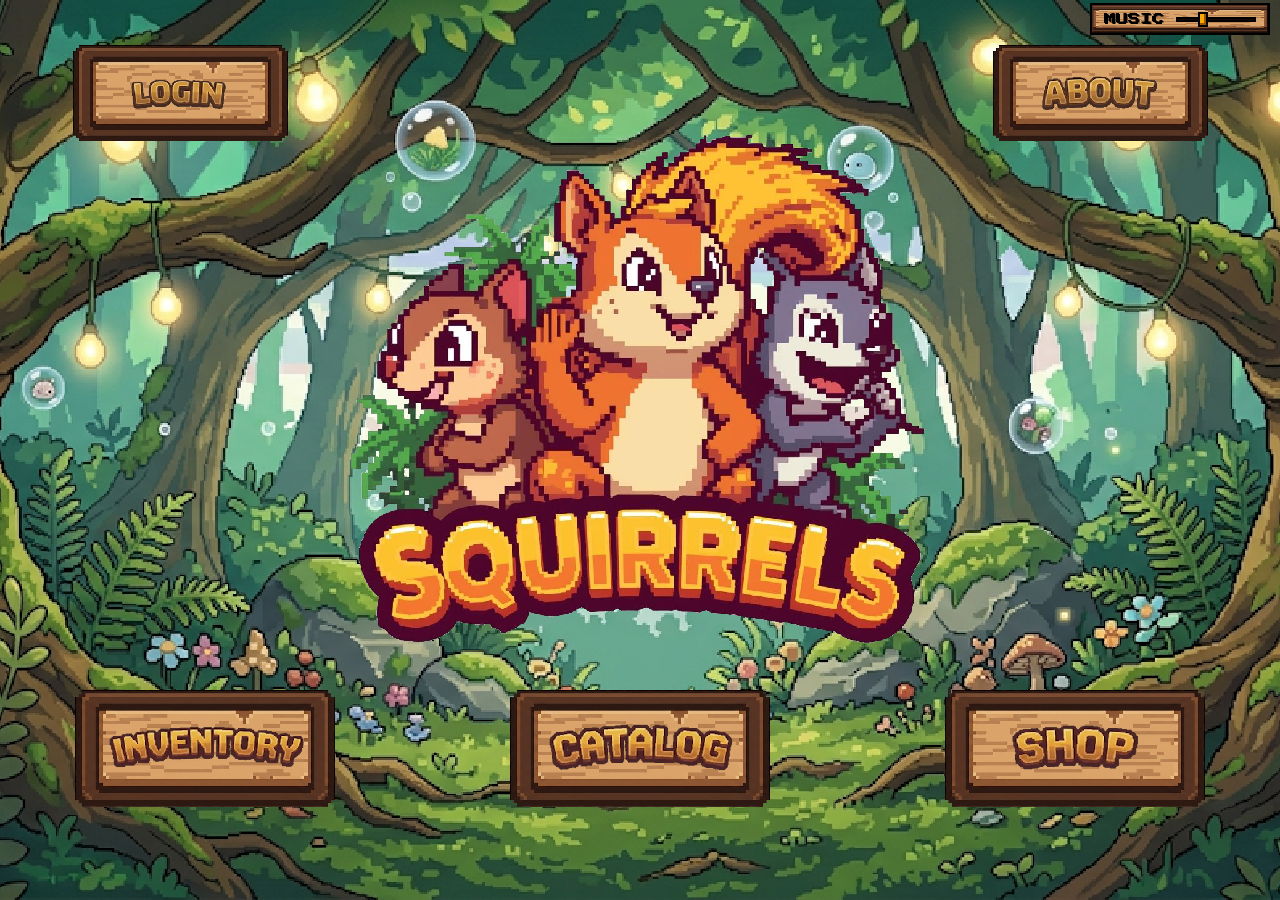
==== Frontend/index.html @ 7a5dbaeb "paths fixed" ====
<!DOCTYPE html>
<html lang="cs">
<head>
    <meta charset="UTF-8">
    <meta name="viewport" content="width=device-width, initial-scale=1.0">
    <title>Squirrels Game</title>
    <link rel="preconnect" href="https://fonts.googleapis.com">
    <link rel="preconnect" href="https://fonts.gstatic.com" crossorigin>
    <link href="https://fonts.googleapis.com/css2?family=Press+Start+2P&display=swap" rel="stylesheet">
    <link rel="stylesheet" href="styles/styles.css">
    <link rel="icon" type="image/png" href="images/nutty.png">
</head>
<body>
    <audio id="bgMusic" src="sounds/music menu.wav" loop></audio>

    <header class="navbar">
        <a href="html/login.html" class="nav-btn" id="loginBtn">
            <img src="images/logintext.png" alt="Login">
        </a>
        <a href="html/index.html" class="nav-btn" id="logoutBtn">
            <img src="images/logouttext.png" alt="Logout">
        </a>
        <a href="html/about.html" class="nav-btn">
            <img src="images/abouttext.png" alt="About">
        </a>
    </header>

    <div class="volume-container">
        <span class="volume-icon">MUSIC</span>
        <input type="range" id="volumeSlider" class="volume-slider" min="0" max="1" step="0.05" value="0.3">
    </div>

    <main class="main-content">
        <div class="main-logo">
            <img src="images/logo.png" alt="Squirrels Logo">
        </div>
    </main>

    <footer class="footer">
    <a href="html/invertory.html" class="foot-btn">
        <img src="images/invtext.png" alt="Inventory">
    </a>
    <a href="html/catalog.html" class="foot-btn">
        <img src="images/catalogtext.png" alt="Catalog">
    </a>
    <a href="html/shop.html" class="foot-btn">
        <img src="images/shoptext.png" alt="Shop">
    </a>
    
</footer>

<script src="js/auth.js"></script> 
<script src="js/index.js"></script>
</body>
</html>
---- Frontend/styles/styles.css ----
body {
    animation: pixelSlideLoad 1s steps(4) forwards;
    position: relative;
    user-select: none; 
}

@keyframes pixelSlideLoad {
    0% {
        opacity: 0;
        transform: translateY(-40px);
        filter: brightness(60%);
    }
    33% {
        opacity: 0.5;
        transform: translateY(-25px);
    }
    66% {
        opacity: 0.8;
        transform: translateY(-10px);
    }
    100% {
        opacity: 1;
        transform: translateY(0);
        filter: brightness(100%);
    }
}

html, body, img {
    image-rendering: pixelated !important;
    image-rendering: crisp-edges !important;
}

body img {
    image-rendering: pixelated;
    image-rendering: crisp-edges;
}

* {
    margin: 0;
    padding: 0;
    box-sizing: border-box;
}

body {
    display: flex;
    flex-direction: column;
    min-height: 100vh;
    background: url('../images/background.png') no-repeat center center/cover;
    font-family: 'Press Start 2P', monospace;    
    overflow-x: hidden;
}

.navbar {
    width: 100%;
    display: flex;
    justify-content: space-between; 
    
    position: absolute; 
    top: 0;
    left: 0;
    z-index: 10;
}



.main-content {
    flex: 1;
    display: flex;
    justify-content: center;
    align-items: center;
    padding-bottom: 120px;
}

.main-logo {
    width: 1000px; 
    max-width: 100%;
}

.main-logo img {
    width: 100%;
    height: auto;
    display: block;
}

.footer {
    position: absolute;
    bottom: 0;
    left: 0;
    width: 100%;
    display: flex;
    justify-content: center; 
    gap: 25px; 
    padding-bottom: 40px; 
    z-index: 10;
}

.nav-btn, .foot-btn {
    display: flex;
    justify-content: center;
    align-items: center;
    background: url('../images/button.png') no-repeat center center/contain;
    text-decoration: none;
    color: #63372C;
    text-shadow: 2px 2px 0px #C97D60; 
    font-weight: bold;
    text-align: center;
    transition: transform 0.15s ease;
    
    image-rendering: pixelated; 
    margin: 0;
}


.nav-btn {
    width: 360px; 
    height: 185px;
    font-size: 24px;
}

.navbar .nav-btn:last-child {
    margin-left: auto;
}

.nav-btn img {
    width: 40%; 
    height: auto;
    object-fit: contain; 
    display: block;
    image-rendering: pixelated;
}

.foot-btn {
    display: flex;
    justify-content: center;
    align-items: center;
    
    width: 420px; 
    height: 225px;  
    
    background: url('../images/button.png') no-repeat center center / 100% 100%;
    text-decoration: none;
    
}

.foot-btn img {
    width: 50%; 
    height: auto;
    object-fit: contain; 
    display: block;
    image-rendering: pixelated;
}



.nav-btn:hover, .foot-btn:hover {
    transform: scale(1.05);
}



.volume-container {
        position: fixed;
        top: 20px;
        right: 25px;
        display: flex;
        align-items: center;
        gap: 12px;
        z-index: 9999;
        background: url('../images/button.png') no-repeat center center / 190% 190%;
        border: 2px solid #000000;  
        padding: 8px 12px;
        margin-top: -17px;
        margin-right: -15px;    
        box-shadow: inset -1px -1px 0px #150a06, inset 1px 1px 0px #4d2d1f;  
    }

    .volume-icon {
        font-size: 12px;
        color: #000000; 
        text-shadow: 1px 1px 0px #000;
        user-select: none;
    }

    .volume-slider {
        -webkit-appearance: none;
        appearance: none;
        width: 80px;
        height: 5px;
        background: #150a06; 
        border: 2px solid #000;
        outline: none;
    }

    .volume-slider:hover {
        transform: scale(1.1);
    }

    .volume-slider::-webkit-slider-thumb {
        -webkit-appearance: none;
        appearance: none;
        width: 10px;
        height: 15px;
        background: #ffaa00; 
        border: 2px solid #000;
        cursor: pointer;
        box-shadow: inset -2px -2px 0px #995500;
    }



@media (min-width: 768px) {
    body {
    display: flex;
    flex-direction: column;
    min-height: 100vh;
    background: url('../images/background.png') no-repeat center center/cover;
    font-family: 'Press Start 2P', monospace;    
    overflow-x: hidden;
}

.navbar {
    width: 100%;
    display: flex;
    justify-content: space-between; 
    
    position: absolute; 
    top: 0;
    left: 0;
    z-index: 10;
}
}


@media (min-width: 992px) {
    
}


@media (min-width: 1200px) {
    
}


@media (min-width: 1400px) {
   
}
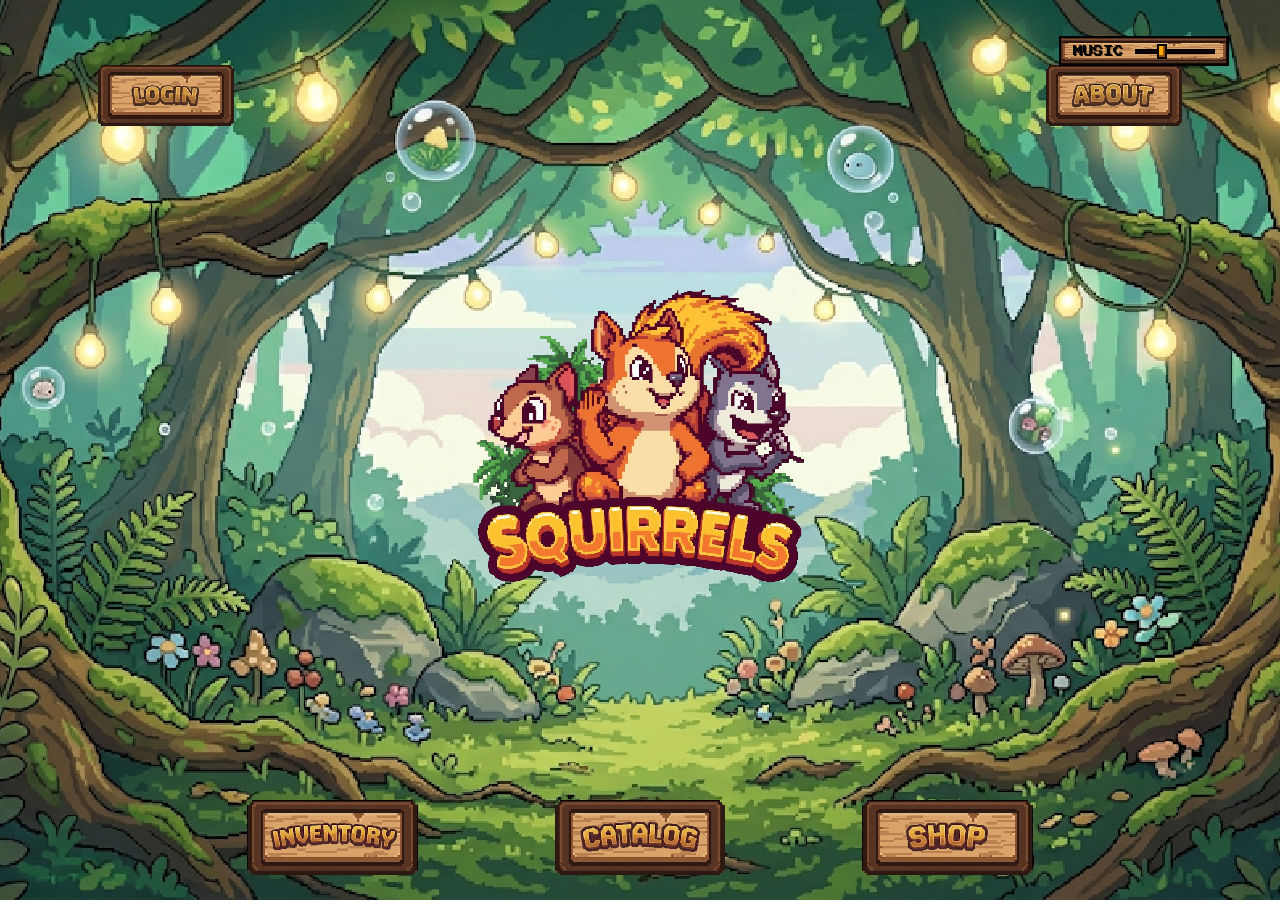
==== commit 1baa39f7: "audio, login transform" ====
--- a/Frontend/index.html
+++ b/Frontend/index.html
@@ -11,7 +11,7 @@
     <link rel="icon" type="image/png" href="images/nutty.png">
 </head>
 <body>
-    <audio id="bgMusic" src="sounds/music menu.wav" loop></audio>
+    <audio id="bgMusic" src="sounds/perfectly loop.wav" loop></audio>
 
     <header class="navbar">
         <a href="html/login.html" class="nav-btn" id="loginBtn">
--- a/Frontend/styles/styles.css
+++ b/Frontend/styles/styles.css
@@ -1,145 +1,139 @@
-body {
-    animation: pixelSlideLoad 1s steps(4) forwards;
-    position: relative;
-    user-select: none; 
-}
-
-@keyframes pixelSlideLoad {
-    0% {
-        opacity: 0;
-        transform: translateY(-40px);
-        filter: brightness(60%);
-    }
-    33% {
-        opacity: 0.5;
-        transform: translateY(-25px);
-    }
-    66% {
-        opacity: 0.8;
-        transform: translateY(-10px);
-    }
-    100% {
-        opacity: 1;
-        transform: translateY(0);
-        filter: brightness(100%);
-    }
-}
-
-html, body, img {
-    image-rendering: pixelated !important;
-    image-rendering: crisp-edges !important;
-}
-
-body img {
-    image-rendering: pixelated;
-    image-rendering: crisp-edges;
-}
-
 * {
     margin: 0;
     padding: 0;
     box-sizing: border-box;
 }
 
+html, body {
+    width: 100%;
+    height: 100%;
+    overflow: hidden; 
+    user-select: none;
+    font-family: 'Press Start 2P', monospace;
+}
+
+html, body, img {
+    image-rendering: pixelated !important;
+    image-rendering: crisp-edges !important;
+}
+
+body img {
+    image-rendering: pixelated;
+    image-rendering: crisp-edges;
+}
+
 body {
     display: flex;
     flex-direction: column;
-    min-height: 100vh;
+    justify-content: space-between;
+    height: 100vh;
+    width: 100vw;
     background: url('../images/background.png') no-repeat center center/cover;
-    font-family: 'Press Start 2P', monospace;    
-    overflow-x: hidden;
+    padding: 4vh 4vw;
+    position: relative;
+    animation: pixelSlideLoad 1s steps(4) forwards;
+}
+
+@keyframes pixelSlideLoad {
+    0% {
+        opacity: 0;
+        margin-top: -40px;
+        filter: brightness(60%);
+    }
+    33% {
+        opacity: 0.5;
+        margin-top: -25px;
+    }
+    66% {
+        opacity: 0.8;
+        margin-top: -10px;
+    }
+    100% {
+        opacity: 1;
+        margin-top: 0;
+        filter: brightness(100%);
+    }
 }
 
 .navbar {
     width: 100%;
     display: flex;
     justify-content: space-between; 
-    
-    position: absolute; 
-    top: 0;
-    left: 0;
     z-index: 10;
 }
 
-
-
-.main-content {
-    flex: 1;
+.navbar .nav-btn:last-child {
+    margin-left: auto;
+}
+
+.nav-btn, .foot-btn {
     display: flex;
     justify-content: center;
     align-items: center;
-    padding-bottom: 120px;
-}
-
-.main-logo {
-    width: 1000px; 
-    max-width: 100%;
-}
-
-.main-logo img {
-    width: 100%;
-    height: auto;
-    display: block;
-}
-
-.footer {
-    position: absolute;
-    bottom: 0;
-    left: 0;
-    width: 100%;
-    display: flex;
-    justify-content: center; 
-    gap: 25px; 
-    padding-bottom: 40px; 
-    z-index: 10;
-}
-
-.nav-btn, .foot-btn {
-    display: flex;
-    justify-content: center;
-    align-items: center;
-    background: url('../images/button.png') no-repeat center center/contain;
     text-decoration: none;
     color: #63372C;
     text-shadow: 2px 2px 0px #C97D60; 
     font-weight: bold;
     text-align: center;
     transition: transform 0.15s ease;
-    
     image-rendering: pixelated; 
     margin: 0;
 }
 
-
 .nav-btn {
-    width: 360px; 
-    height: 185px;
-    font-size: 24px;
-}
-
-.navbar .nav-btn:last-child {
-    margin-left: auto;
+    height: auto;
+    width: 18vw;
+    margin-bottom: -5vh;
+    min-width: 160px;
+    aspect-ratio: 360 / 185;
+    background: url('../images/button.png') no-repeat center center/contain;
+    font-size: 1.2vw;
 }
 
 .nav-btn img {
-    width: 40%; 
+    width: 45%; 
     height: auto;
     object-fit: contain; 
     display: block;
-    image-rendering: pixelated;
+}
+
+.main-content {
+    flex: 1;
+    display: flex;
+    justify-content: center;
+    align-items: center;
+}
+
+.main-logo {
+    height: auto;
+    width: 42vw;
+    min-width: 280px;
+    display: flex;
+    justify-content: center;
+    align-items: center;
+}
+
+.main-logo img {
+    width: 45vw;
+    height: auto;
+    display: block;
+}
+
+.footer {
+    width: 100%;
+    margin-bottom: -5vh;
+    display: flex;
+    justify-content: center; 
+    gap: 3vw;
+    z-index: 10;
 }
 
 .foot-btn {
-    display: flex;
-    justify-content: center;
-    align-items: center;
-    
-    width: 420px; 
-    height: 225px;  
-    
+    height: auto;
+    width: 21vw;
+    min-width: 180px;
+    aspect-ratio: 420 / 225;
     background: url('../images/button.png') no-repeat center center / 100% 100%;
-    text-decoration: none;
-    
 }
 
 .foot-btn img {
@@ -147,100 +141,104 @@
     height: auto;
     object-fit: contain; 
     display: block;
-    image-rendering: pixelated;
-}
-
-
+}
 
 .nav-btn:hover, .foot-btn:hover {
     transform: scale(1.05);
 }
 
-
-
 .volume-container {
-        position: fixed;
-        top: 20px;
-        right: 25px;
-        display: flex;
-        align-items: center;
-        gap: 12px;
-        z-index: 9999;
-        background: url('../images/button.png') no-repeat center center / 190% 190%;
-        border: 2px solid #000000;  
-        padding: 8px 12px;
-        margin-top: -17px;
-        margin-right: -15px;    
-        box-shadow: inset -1px -1px 0px #150a06, inset 1px 1px 0px #4d2d1f;  
-    }
-
-    .volume-icon {
-        font-size: 12px;
-        color: #000000; 
-        text-shadow: 1px 1px 0px #000;
-        user-select: none;
-    }
-
-    .volume-slider {
-        -webkit-appearance: none;
-        appearance: none;
-        width: 80px;
-        height: 5px;
-        background: #150a06; 
-        border: 2px solid #000;
-        outline: none;
-    }
-
-    .volume-slider:hover {
-        transform: scale(1.1);
-    }
-
-    .volume-slider::-webkit-slider-thumb {
-        -webkit-appearance: none;
-        appearance: none;
-        width: 10px;
-        height: 15px;
-        background: #ffaa00; 
-        border: 2px solid #000;
-        cursor: pointer;
-        box-shadow: inset -2px -2px 0px #995500;
-    }
-
-
-
-@media (min-width: 768px) {
+    position: absolute;
+    top: 4vh;
+    right: 4vw;
+    display: flex;
+    align-items: center;
+    gap: 12px;
+    z-index: 9999;
+    background: url('../images/button.png') no-repeat center center / 190% 190%;
+    border: 2px solid #000000;  
+    padding: 8px 12px;
+    box-shadow: inset -1px -1px 0px #150a06, inset 1px 1px 0px #4d2d1f;
+      
+}
+
+.volume-icon {
+    font-size: 10px;
+    color: #000000; 
+    text-shadow: 1px 1px 0px #000;
+    user-select: none;
+}
+
+.volume-slider {
+    -webkit-appearance: none;
+    appearance: none;
+    width: 80px;
+    height: 5px;
+    background: #150a06; 
+    border: 2px solid #000;
+    outline: none;
+}
+
+.volume-slider:hover {
+    transform: scale(1.1);
+}
+
+.volume-slider::-webkit-slider-thumb {
+    -webkit-appearance: none;
+    appearance: none;
+    width: 10px;
+    height: 15px;
+    background: #ffaa00; 
+    border: 2px solid #000;
+    cursor: pointer;
+    box-shadow: inset -2px -2px 0px #995500;
+}
+
+@media (max-width: 1100px) {
+    .nav-btn {
+        width: 22vw;
+        font-size: 14px;
+    }
+    .main-logo {
+        width: 50vw;
+    }
+    .foot-btn {
+        width: 25vw;
+    }
+}
+
+@media (max-width: 768px) {
     body {
-    display: flex;
-    flex-direction: column;
-    min-height: 100vh;
-    background: url('../images/background.png') no-repeat center center/cover;
-    font-family: 'Press Start 2P', monospace;    
-    overflow-x: hidden;
-}
-
-.navbar {
-    width: 100%;
-    display: flex;
-    justify-content: space-between; 
+        overflow-y: auto;
+        padding: 2vh 2vw;
+    }
     
-    position: absolute; 
-    top: 0;
-    left: 0;
-    z-index: 10;
-}
-}
-
-
-@media (min-width: 992px) {
+    .navbar {
+        gap: 10px;
+    }
+
+    .nav-btn {
+        width: 38vw;
+        min-width: 110px;
+    }
+
+    .main-logo {
+        width: 65vw;
+        margin: 20px 0;
+    }
+
+    .footer {
+        flex-wrap: wrap;
+        gap: 15px;
+        margin-bottom: 25%;
+    }
+
+    .foot-btn {
+        width: 50vw;
+        min-width: 140px;
+    }
     
-}
-
-
-@media (min-width: 1200px) {
-    
-}
-
-
-@media (min-width: 1400px) {
-   
+    .volume-container {
+        display: none;
+    }
 }
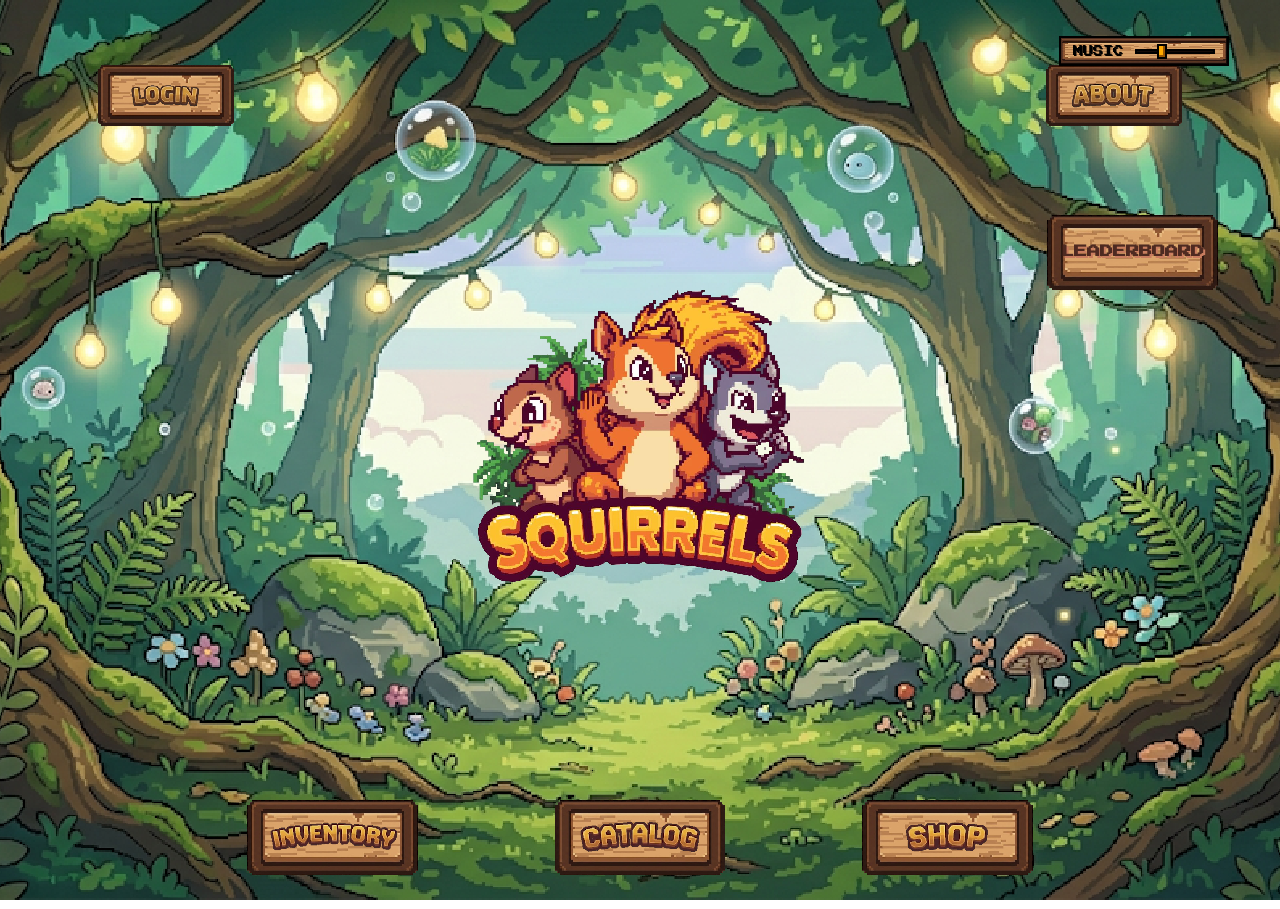
==== commit fc8f0786: "leaderboard" ====
--- a/Frontend/index.html
+++ b/Frontend/index.html
@@ -34,6 +34,78 @@
         <div class="main-logo">
             <img src="images/logo.png" alt="Squirrels Logo">
         </div>
+        <button id="open-leaderboard-btn" class="lea-btn">LEADERBOARD</button>
+
+        <div id="leaderboard-overlay" class="leaderboard-overlay">
+            <div class="leaderboard-content">
+                <button id="close-leaderboard-btn" class="close-btn">X</button>
+                <h2 class="leaderboard-title">TOP COLLECTORS</h2>
+                
+                <div class="leaderboard-table-container">
+                    <table class="leaderboard-table">
+                        <thead>
+                            <tr>
+                                <th>RANK</th>
+                                <th>PLAYER</th>
+                                <th>LEGENDARY</th>
+                            </tr>
+                        </thead>
+                        <tbody id="leaderboard-data">
+                            <tr class="rank-1">
+                                <td>#1</td>
+                                <td></td>
+                                <td class="game-number"></td>
+                            </tr>
+                            <tr class="rank-2">
+                                <td>#2</td>
+                                <td></td>
+                                <td class="game-number"></td>
+                            </tr>
+                            <tr class="rank-3">
+                                <td>#3</td>
+                                <td></td>
+                                <td class="game-number"></td>
+                            </tr>
+                            <tr>
+                                <td>#4</td>
+                                <td></td>
+                                <td class="game-number"></td>
+                            </tr>
+                            <tr>
+                                <td>#5</td>
+                                <td></td>
+                                <td class="game-number"></td>
+                            </tr>
+                            <tr>
+                                <td>#6</td>
+                                <td></td>
+                                <td class="game-number"></td>
+                            </tr>
+                            <tr>
+                                <td>#7</td>
+                                <td></td>
+                                <td class="game-number"></td>
+                            </tr>
+                            <tr>
+                                <td>#8</td>
+                                <td></td>
+                                <td class="game-number"></td>
+                            </tr>
+                            <tr>
+                                <td>#9</td>
+                                <td></td>
+                                <td class="game-number"></td>
+                            </tr>
+                            <tr>
+                                <td>#10</td>
+                                <td></td>
+                                <td class="game-number"></td>
+                            </tr>
+                        </tbody>
+                    </table>
+                </div>
+            </div>
+        </div>
     </main>
 
     <footer class="footer">
--- a/Frontend/styles/styles.css
+++ b/Frontend/styles/styles.css
@@ -194,6 +194,136 @@
     box-shadow: inset -2px -2px 0px #995500;
 }
 
+.lea-btn {
+    position: absolute;
+    top: 20vh;
+    left: 78vw;
+    height: auto;
+    width: 21vw;
+    min-width: 180px;
+    aspect-ratio: 420 / 225;
+    background: url('../images/button.png') no-repeat center center / 100% 100%;
+    color: #4e2a21;
+    text-shadow: 2px 2px 0px #C97D60; 
+    font-weight: bold;
+    text-align: center;
+    font-family: 'Press Start 2P', monospace;
+    border: none;
+    outline: none;
+    background-color: transparent; 
+    cursor: pointer; 
+}
+
+.lea-btn:hover {
+    transition: transform 0.15s ease;
+    transform: scale(1.05);
+}
+
+.leaderboard-overlay {
+    position: fixed;
+    top: 0;
+    left: 0;
+    width: 100vw;
+    height: 100vh;
+    background: rgba(0, 0, 0, 0.8);
+    display: flex;
+    justify-content: center;
+    align-items: center;
+    z-index: 10000;
+    opacity: 0;
+    pointer-events: none;
+    transition: opacity 0.2s ease;
+}
+
+.leaderboard-overlay.active {
+    opacity: 1;
+    pointer-events: all;
+}
+
+.leaderboard-content {
+    background: #eedcb5;
+    border: 0.5vh solid #5c3a21;
+    width: 50vw;
+    max-width: 600px;
+    height: 70vh;
+    padding: 4vh 2vw;
+    position: relative;
+    display: flex;
+    flex-direction: column;
+    align-items: center;
+}
+
+.leaderboard-title {
+    text-align: center;
+    color: #5c3a21;
+    font-size: 4.5vh;
+    margin-bottom: 3vh;
+    font-family: 'Press Start 2P', monospace;
+
+}
+
+.close-btn {
+    position: absolute;
+    top: 1.5vh;
+    right: 1.5vw;
+    background: #bc2a1d;
+    color: #fff;
+    border: 0.2vh solid #000;
+    box-shadow: -0.2vh 0 #000, 0.2vh 0 #000, 0 -0.2vh #000, 0 0.2vh #000;
+    font-size: 2vh;
+    width: 4vh;
+    height: 4vh;
+    cursor: pointer;
+    font-weight: bold;
+    display: flex;
+    justify-content: center;
+    align-items: center;
+}
+
+.close-btn:active {
+    transform: translateY(0.2vh);
+    box-shadow: none;
+}
+
+.leaderboard-table-container {
+    width: 100%;
+    flex-grow: 1;
+    overflow-y: auto;
+    padding-right: 0.5vw;
+}
+
+.leaderboard-table {
+    width: 100%;
+    border-collapse: collapse;
+    font-size: 2.2vh;
+    color: #3d210a;
+    
+}
+
+.leaderboard-table th {
+    background: #5c3a21;
+    color: #eedcb5;
+    padding: 1.2vh 1vw;
+    text-align: left;
+    position: sticky;
+    top: 0;
+}
+
+.leaderboard-table td {
+    padding: 1.2vh 1vw;
+    border-bottom: 0.2vh solid #dbcaa1;
+}
+
+.leaderboard-table tbody tr:nth-child(even) {
+    background: #f4eccf;
+}
+
+.leaderboard-table tbody tr.rank-1 { color: #cd7f32; font-weight: 900; }
+.leaderboard-table tbody tr.rank-2 { color: #828483; font-weight: 900; }
+.leaderboard-table tbody tr.rank-3 { color: #8b5a2b; font-weight: 900; }
+
+
+
 @media (max-width: 1100px) {
     .nav-btn {
         width: 22vw;
@@ -205,6 +335,11 @@
     .foot-btn {
         width: 25vw;
     }
+
+    .lea-btn {
+        left: 75vw;
+        font-size: 0.6rem;
+    }
 }
 
 @media (max-width: 768px) {
@@ -241,4 +376,30 @@
     .volume-container {
         display: none;
     }
+
+    .leaderboard-content {
+        width: 90vw;
+        height: 80vh;
+        padding: 6vh 4vw 3vh 4vw;
+    }
+    .leaderboard-title {
+        font-size: 3.5vh;
+    }
+    .leaderboard-table {
+        font-size: 2vh;
+    }
+    .leaderboard-table th {
+        font-size: 0.8rem;
+    }
+    .close-btn {
+        top: 1vh;
+        right: 2vw;
+    }
+    .lea-btn {
+        top: auto;
+        left: 70vw;
+        width: 30vw;
+        min-width: 140px;
+        font-size: 0.4rem;
+    }
 }
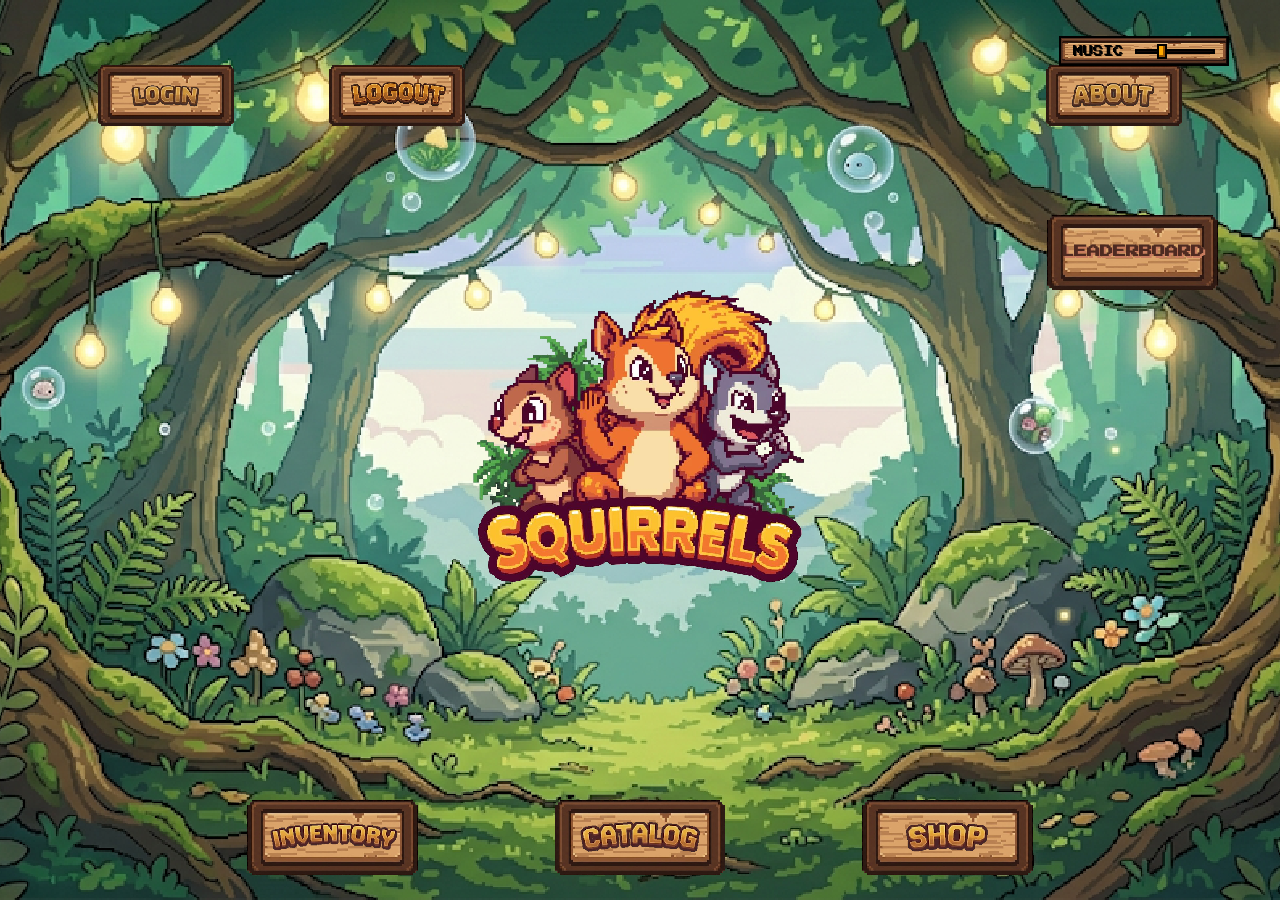
==== commit 7613b926: "leaderboard front" ====
--- a/Frontend/index.html
+++ b/Frontend/index.html
@@ -51,56 +51,7 @@
                             </tr>
                         </thead>
                         <tbody id="leaderboard-data">
-                            <tr class="rank-1">
-                                <td>#1</td>
-                                <td></td>
-                                <td class="game-number"></td>
-                            </tr>
-                            <tr class="rank-2">
-                                <td>#2</td>
-                                <td></td>
-                                <td class="game-number"></td>
-                            </tr>
-                            <tr class="rank-3">
-                                <td>#3</td>
-                                <td></td>
-                                <td class="game-number"></td>
-                            </tr>
-                            <tr>
-                                <td>#4</td>
-                                <td></td>
-                                <td class="game-number"></td>
-                            </tr>
-                            <tr>
-                                <td>#5</td>
-                                <td></td>
-                                <td class="game-number"></td>
-                            </tr>
-                            <tr>
-                                <td>#6</td>
-                                <td></td>
-                                <td class="game-number"></td>
-                            </tr>
-                            <tr>
-                                <td>#7</td>
-                                <td></td>
-                                <td class="game-number"></td>
-                            </tr>
-                            <tr>
-                                <td>#8</td>
-                                <td></td>
-                                <td class="game-number"></td>
-                            </tr>
-                            <tr>
-                                <td>#9</td>
-                                <td></td>
-                                <td class="game-number"></td>
-                            </tr>
-                            <tr>
-                                <td>#10</td>
-                                <td></td>
-                                <td class="game-number"></td>
-                            </tr>
+                            
                         </tbody>
                     </table>
                 </div>
